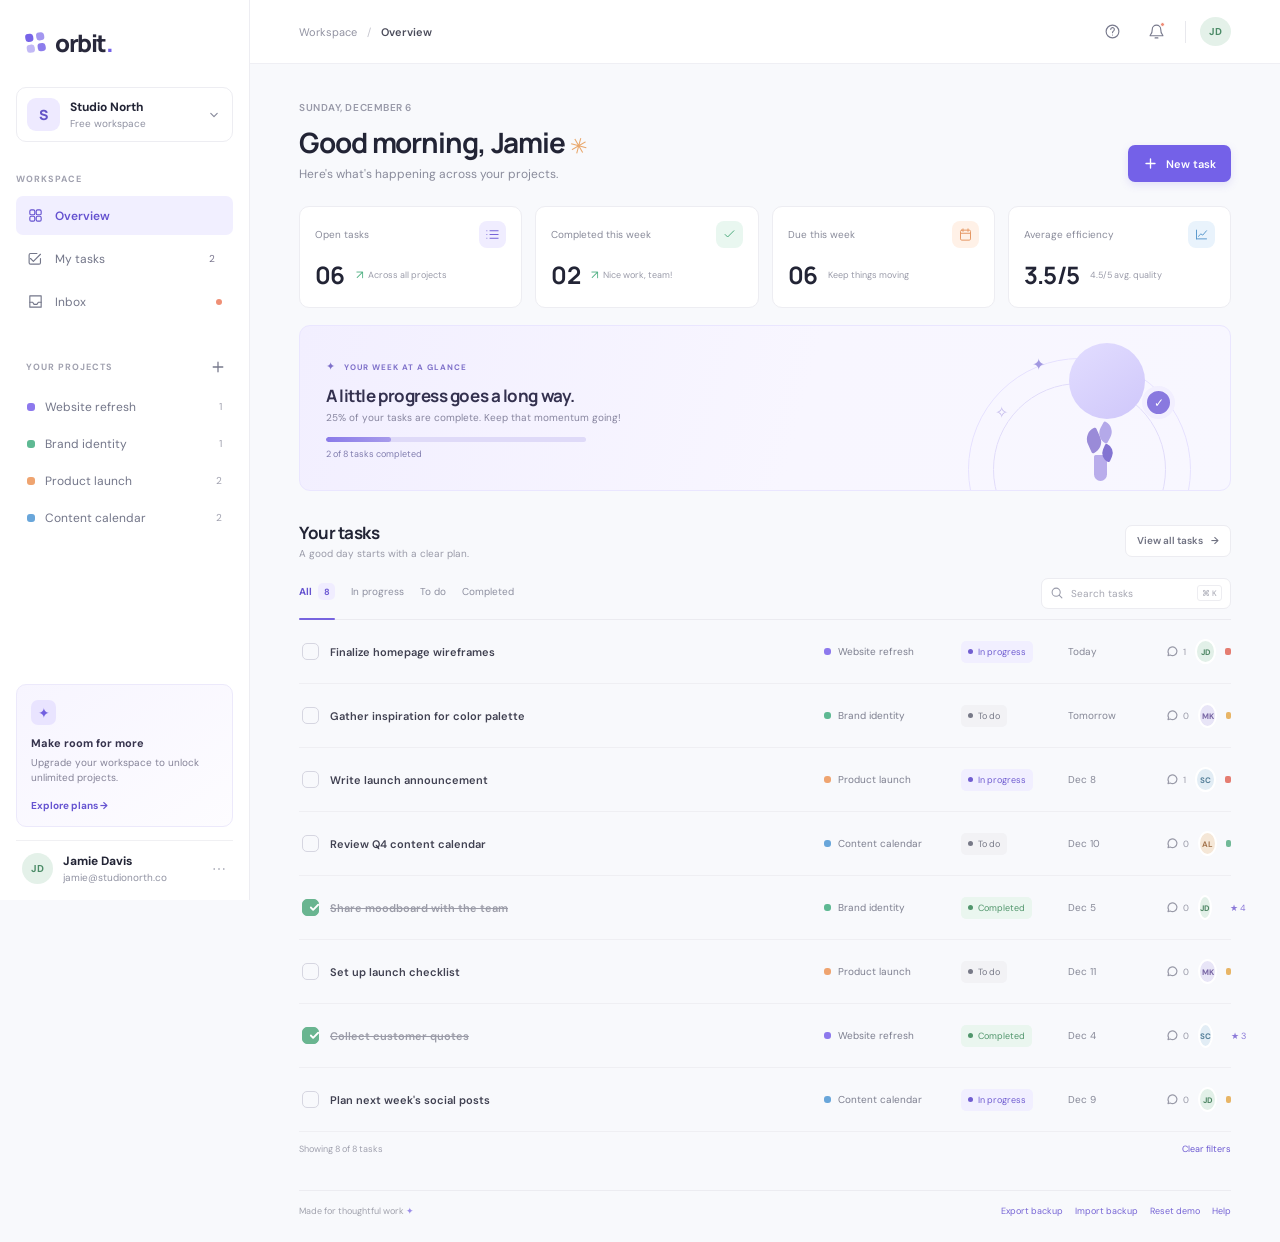
==== index.html @ 41d9fac8 "first commit" ====
<!doctype html>
<html lang="en">
  <head>
    <meta charset="UTF-8">
    <meta name="viewport" content="width=device-width, initial-scale=1">
    <meta name="theme-color" content="#f8f9fc">
    <title>Orbit — project workspace</title>
    <link rel="preconnect" href="https://fonts.googleapis.com">
    <link rel="preconnect" href="https://fonts.gstatic.com" crossorigin>
    <link href="https://fonts.googleapis.com/css2?family=DM+Sans:wght@400;500;600;700&family=Manrope:wght@400;500;600;700;800&display=swap" rel="stylesheet">
    <link rel="stylesheet" href="styles.css">
  </head>
  <body>
    <div class="app-shell">
      <aside class="sidebar" id="sidebar">
        <a class="brand" href="#" aria-label="Orbit home">
          <span class="brand-mark" aria-hidden="true"><span></span><span></span><span></span><span></span></span>
          <span>orbit<span class="brand-period">.</span></span>
        </a>

        <button class="workspace-switcher" type="button">
          <span class="workspace-avatar">S</span>
          <span class="workspace-copy"><strong>Studio North</strong><small>Free workspace</small></span>
          <svg class="switcher-chevron" viewBox="0 0 20 20" aria-hidden="true"><path d="m6 8 4 4 4-4"/></svg>
        </button>

        <div class="sidebar-label">WORKSPACE</div>
        <nav class="main-nav" aria-label="Main navigation">
          <button class="nav-item active" type="button" data-view="overview">
            <svg viewBox="0 0 24 24" aria-hidden="true"><rect x="4" y="4" width="7" height="7" rx="2"/><rect x="13" y="4" width="7" height="7" rx="2"/><rect x="4" y="13" width="7" height="7" rx="2"/><rect x="13" y="13" width="7" height="7" rx="2"/></svg>
            Overview
          </button>
          <button class="nav-item" type="button" data-view="my-tasks">
            <svg viewBox="0 0 24 24" aria-hidden="true"><path d="m5 12 4 4L19 6"/><path d="M19 12v6a2 2 0 0 1-2 2H5a2 2 0 0 1-2-2V7a2 2 0 0 1 2-2h9"/></svg>
            My tasks <span class="nav-count" id="myTaskCount">0</span>
          </button>
          <button class="nav-item" type="button" data-view="inbox">
            <svg viewBox="0 0 24 24" aria-hidden="true"><path d="M4 4h16v16H4z"/><path d="M4 13h4l2 3h4l2-3h4"/></svg>
            Inbox <span class="notification-dot" aria-label="Unread notifications"></span>
          </button>
        </nav>

        <div class="sidebar-section-heading">
          <span class="sidebar-label">YOUR PROJECTS</span>
          <button class="icon-button small-icon" id="addProjectButton" type="button" aria-label="Add project" title="Add project">
            <svg viewBox="0 0 20 20" aria-hidden="true"><path d="M10 4v12M4 10h12"/></svg>
          </button>
        </div>
        <nav class="project-nav" id="projectNav" aria-label="Projects"></nav>

        <div class="sidebar-bottom">
          <div class="upgrade-card">
            <span class="upgrade-icon">✦</span>
            <strong>Make room for more</strong>
            <p>Upgrade your workspace to unlock unlimited projects.</p>
            <button type="button" id="upgradeButton">Explore plans <span aria-hidden="true">→</span></button>
          </div>
          <button class="profile-button" type="button" id="profileButton">
            <span class="avatar avatar-sage">JD</span>
            <span class="profile-copy"><strong>Jamie Davis</strong><small>jamie@studionorth.co</small></span>
            <svg viewBox="0 0 20 20" aria-hidden="true"><circle cx="4" cy="10" r="1"/><circle cx="10" cy="10" r="1"/><circle cx="16" cy="10" r="1"/></svg>
          </button>
        </div>
      </aside>

      <main class="main-content">
        <header class="topbar">
          <button class="icon-button mobile-menu" id="menuButton" type="button" aria-label="Open menu">
            <svg viewBox="0 0 24 24" aria-hidden="true"><path d="M4 7h16M4 12h16M4 17h16"/></svg>
          </button>
          <div class="breadcrumbs"><span>Workspace</span><span class="crumb-divider">/</span><strong id="breadcrumbCurrent">Overview</strong></div>
          <div class="topbar-actions">
            <button class="icon-button topbar-icon" type="button" id="helpButton" aria-label="Help and tutorials" title="Help and tutorials">
              <svg viewBox="0 0 24 24" aria-hidden="true"><circle cx="12" cy="12" r="9"/><path d="M9.6 9a2.5 2.5 0 1 1 4.3 1.7c-1.2 1.1-1.9 1.5-1.9 3"/><path d="M12 17h.01"/></svg>
            </button>
            <button class="icon-button topbar-icon notification-button" type="button" aria-label="Notifications" id="notificationButton">
              <svg viewBox="0 0 24 24" aria-hidden="true"><path d="M18 9a6 6 0 0 0-12 0c0 7-3 7-3 9h18c0-2-3-2-3-9"/><path d="M10 21h4"/></svg><i></i>
            </button>
            <span class="topbar-divider"></span>
            <button class="avatar avatar-sage topbar-avatar" type="button" aria-label="Your profile">JD</button>
          </div>
        </header>

        <div class="page-content">
          <section class="welcome-row">
            <div>
              <div class="eyebrow" id="todayLabel"></div>
              <h1 id="pageTitle">Good morning, Jamie <span class="wave" aria-hidden="true">✳</span></h1>
              <p class="page-subtitle" id="pageSubtitle">Here's what's happening across your projects.</p>
            </div>
            <button class="button button-primary" id="newTaskButton" type="button">
              <svg viewBox="0 0 20 20" aria-hidden="true"><path d="M10 4v12M4 10h12"/></svg>
              New task
            </button>
          </section>

          <section class="stats-grid" aria-label="Workspace summary">
            <article class="stat-card">
              <div class="stat-top"><span>Open tasks</span><span class="stat-icon icon-lavender"><svg viewBox="0 0 24 24" aria-hidden="true"><path d="M8 6h13M8 12h13M8 18h13"/><path d="M3 6h.01M3 12h.01M3 18h.01"/></svg></span></div>
              <div class="stat-bottom"><strong id="openStat">0</strong><span class="stat-caption"><span class="stat-trend">↗</span> Across all projects</span></div>
            </article>
            <article class="stat-card">
              <div class="stat-top"><span>Completed this week</span><span class="stat-icon icon-mint"><svg viewBox="0 0 24 24" aria-hidden="true"><path d="m5 12 4 4L19 6"/></svg></span></div>
              <div class="stat-bottom"><strong id="completedStat">0</strong><span class="stat-caption"><span class="stat-trend">↗</span> Nice work, team!</span></div>
            </article>
            <article class="stat-card">
              <div class="stat-top"><span>Due this week</span><span class="stat-icon icon-peach"><svg viewBox="0 0 24 24" aria-hidden="true"><rect x="4" y="5" width="16" height="16" rx="2"/><path d="M16 3v4M8 3v4M4 10h16"/></svg></span></div>
              <div class="stat-bottom"><strong id="dueStat">0</strong><span class="stat-caption">Keep things moving</span></div>
            </article>
            <article class="stat-card">
              <div class="stat-top"><span>Average efficiency</span><span class="stat-icon icon-blue"><svg viewBox="0 0 24 24" aria-hidden="true"><path d="M4 19V5M4 19h16"/><path d="m7 15 4-4 3 2 6-7"/></svg></span></div>
              <div class="stat-bottom"><strong id="efficiencyStat">—</strong><span class="stat-caption" id="qualityStat">Rate completed tasks</span></div>
            </article>
          </section>

          <section class="focus-card" aria-label="Weekly progress">
            <div class="focus-copy">
              <span class="focus-kicker"><span class="sparkle">✦</span> YOUR WEEK AT A GLANCE</span>
              <h2>A little progress goes a long way.</h2>
              <p id="progressCopy">You’re building great momentum. Keep it up!</p>
              <div class="progress-track"><span id="progressBar"></span></div>
              <span class="progress-caption" id="progressLabel"></span>
            </div>
            <div class="focus-illustration" aria-hidden="true">
              <div class="orbit orbit-one"></div><div class="orbit orbit-two"></div>
              <div class="illustration-sun"></div>
              <div class="illustration-plant"><i></i><i></i><i></i><span></span></div>
              <div class="illustration-check">✓</div>
              <div class="illustration-star star-a">✦</div><div class="illustration-star star-b">✧</div>
            </div>
          </section>

          <section class="task-section">
            <div class="section-heading">
              <div><h2 id="taskSectionTitle">Your tasks</h2><p id="taskSectionDescription">A good day starts with a clear plan.</p></div>
              <button class="button button-quiet" type="button" id="viewAllButton">View all tasks <span aria-hidden="true">→</span></button>
            </div>
            <div class="task-toolbar">
              <div class="filter-tabs" role="tablist" aria-label="Filter tasks">
                <button class="filter-tab selected" type="button" data-filter="all" role="tab" aria-selected="true">All <span id="allCount">0</span></button>
                <button class="filter-tab" type="button" data-filter="in-progress" role="tab" aria-selected="false">In progress</button>
                <button class="filter-tab" type="button" data-filter="todo" role="tab" aria-selected="false">To do</button>
                <button class="filter-tab" type="button" data-filter="done" role="tab" aria-selected="false">Completed</button>
              </div>
              <label class="search-box">
                <svg viewBox="0 0 20 20" aria-hidden="true"><circle cx="8.8" cy="8.8" r="5.8"/><path d="m13 13 4 4"/></svg>
                <input id="taskSearch" type="search" placeholder="Search tasks" aria-label="Search tasks">
                <kbd>⌘ K</kbd>
              </label>
            </div>
            <div class="task-list" id="taskList"></div>
            <div class="list-footer" id="listFooter"></div>
          </section>

          <footer class="page-footer">
            <span>Made for thoughtful work <span aria-hidden="true">✦</span></span>
            <span class="footer-actions"><button type="button" id="exportButton">Export backup</button><button type="button" id="importButton">Import backup</button><button type="button" id="resetButton">Reset demo</button><button type="button" id="footerHelp">Help</button></span>
          </footer>
        </div>
      </main>
    </div>
    <div class="toast" id="toast" role="status" aria-live="polite"></div>
    <dialog class="modal" id="taskModal">
      <form class="modal-card task-form" id="taskForm">
        <div class="modal-heading"><div><span class="modal-kicker" id="taskModalKicker">ADD TO YOUR WORKSPACE</span><h2 id="taskModalTitle">Create a task</h2></div><button class="icon-button modal-close" type="button" data-close aria-label="Close dialog"><svg viewBox="0 0 20 20" aria-hidden="true"><path d="m5 5 10 10M15 5 5 15"/></svg></button></div>
        <label class="field-label" for="taskName">Task name</label>
        <input class="text-input" id="taskName" name="title" placeholder="What needs to get done?" required maxlength="100">
        <label class="field-label" for="taskDescription">Description <span>Optional</span></label>
        <textarea class="text-input text-area" id="taskDescription" name="description" placeholder="Add a few details to help your team..." rows="3" maxlength="500"></textarea>
        <div class="form-row">
          <div><label class="field-label" for="taskProject">Project</label><select class="text-input" id="taskProject" name="project"></select></div>
          <div><label class="field-label" for="taskDueDate">Due date</label><input class="text-input" id="taskDueDate" name="dueDate" type="date"></div>
        </div>
        <div class="form-row">
          <div><label class="field-label" for="taskAssignee">Assignee</label><select class="text-input" id="taskAssignee" name="assignee"><option value="JD">Jamie Davis</option><option value="AL">Alex Lee</option><option value="MK">Morgan Kim</option><option value="SC">Sam Chen</option></select></div>
          <div><label class="field-label" for="taskPriority">Priority</label><select class="text-input" id="taskPriority" name="priority"><option value="medium">Medium</option><option value="high">High</option><option value="low">Low</option></select></div>
        </div>
        <label class="field-label" for="taskEstimate">Estimated time <span>Optional, minutes</span></label>
        <input class="text-input" id="taskEstimate" name="estimatedMinutes" type="number" min="1" max="100000" placeholder="e.g. 60">
        <div class="modal-actions"><button class="button button-quiet" type="button" data-close>Cancel</button><button class="button button-primary" type="submit">Create task</button></div>
      </form>
    </dialog>

    <dialog class="modal detail-modal" id="detailModal">
      <article class="modal-card detail-card">
        <div class="modal-heading"><span class="modal-kicker">TASK DETAILS</span><button class="icon-button modal-close" type="button" data-close aria-label="Close dialog"><svg viewBox="0 0 20 20" aria-hidden="true"><path d="m5 5 10 10M15 5 5 15"/></svg></button></div>
        <div id="detailContent"></div>
      </article>
    </dialog>
    <dialog class="modal" id="projectModal">
      <form class="modal-card task-form" id="projectForm">
        <div class="modal-heading"><div><span class="modal-kicker">ORGANIZE YOUR WORK</span><h2>Create a project</h2></div><button class="icon-button modal-close" type="button" data-close aria-label="Close dialog"><svg viewBox="0 0 20 20" aria-hidden="true"><path d="m5 5 10 10M15 5 5 15"/></svg></button></div>
        <label class="field-label" for="projectName">Project name</label><input class="text-input" id="projectName" name="name" placeholder="e.g. Website refresh" required maxlength="40">
        <label class="field-label" for="projectColor">Project color</label><select class="text-input" id="projectColor" name="color"><option value="violet">Violet</option><option value="green">Green</option><option value="orange">Orange</option><option value="blue">Blue</option><option value="pink">Pink</option></select>
        <div class="modal-actions"><button class="button button-quiet" type="button" data-close>Cancel</button><button class="button button-primary" type="submit">Create project</button></div>
      </form>
    </dialog>
    <dialog class="modal" id="completionModal">
      <form class="modal-card task-form" id="completionForm">
        <div class="modal-heading"><div><span class="modal-kicker">A QUICK RETROSPECTIVE</span><h2>How did it go?</h2></div><button class="icon-button modal-close" type="button" data-close aria-label="Close dialog"><svg viewBox="0 0 20 20" aria-hidden="true"><path d="m5 5 10 10M15 5 5 15"/></svg></button></div>
        <p class="completion-task-name" id="completionTaskName"></p>
        <label class="field-label" for="efficiencyRating">Efficiency <span>How smoothly did the work go?</span></label>
        <select class="text-input" id="efficiencyRating" name="efficiency" required><option value="5">5 — Very efficient</option><option value="4">4 — Smooth</option><option value="3" selected>3 — As expected</option><option value="2">2 — Some friction</option><option value="1">1 — Blocked or inefficient</option></select>
        <label class="field-label" for="qualityRating">Quality <span>How happy are you with the result?</span></label>
        <select class="text-input" id="qualityRating" name="quality" required><option value="5">5 — Excellent</option><option value="4">4 — Strong</option><option value="3" selected>3 — Meets expectations</option><option value="2">2 — Needs improvement</option><option value="1">1 — Not ready</option></select>
        <div class="form-row">
          <div><label class="field-label" for="actualMinutes">Actual time <span>Minutes</span></label><input class="text-input" id="actualMinutes" name="actualMinutes" type="number" min="1" max="100000" placeholder="Optional"></div>
          <div class="estimate-comparison" id="estimateComparison"></div>
        </div>
        <label class="field-label" for="completionNotes">What helped or got in the way? <span>Optional</span></label>
        <textarea class="text-input text-area" id="completionNotes" name="notes" rows="2" maxlength="500" placeholder="A note for next time..."></textarea>
        <div class="completion-hint">Your ratings help you spot patterns and make the next task easier.</div>
        <div class="modal-actions"><button class="button button-quiet" type="button" data-close>Not now</button><button class="button button-primary" type="submit">Save review &amp; complete</button></div>
      </form>
    </dialog>
    <input id="importFile" type="file" accept="application/json,.json" hidden>
    <script src="app.js"></script>
  </body>
</html>
---- styles.css ----
:root {
  color-scheme: light;
  --ink: #222435;
  --muted: #85889a;
  --line: #ececf2;
  --purple: #7461e8;
  --purple-dark: #6350d4;
  --paper: #fff;
  --canvas: #f8f9fc;
  --green: #45a77d;
  font-family: "DM Sans", sans-serif;
  font-synthesis: none;
  text-rendering: optimizeLegibility;
}

* { box-sizing: border-box; }
body { margin: 0; min-width: 320px; background: var(--canvas); color: var(--ink); font-size: 14px; }
button, input, textarea, select { font: inherit; }
button { color: inherit; }
button:focus-visible, input:focus-visible, textarea:focus-visible, select:focus-visible { outline: 3px solid #bdb4ff; outline-offset: 2px; }
.app-shell { min-height: 100vh; }
.sidebar { position: fixed; inset: 0 auto 0 0; z-index: 5; display: flex; flex-direction: column; width: 250px; padding: 26px 16px 14px; border-right: 1px solid #ededf2; background: #fff; }
.brand { display: flex; align-items: center; gap: 10px; padding: 0 10px; color: #28283b; text-decoration: none; font-family: Manrope, sans-serif; font-size: 24px; font-weight: 800; letter-spacing: -1.4px; }
.brand-period { color: var(--purple); }
.brand-mark { display: grid; grid-template-columns: repeat(2, 8px); gap: 3px; transform: rotate(-8deg); }
.brand-mark span { width: 8px; height: 8px; border-radius: 3px; background: #7764e8; }
.brand-mark span:nth-child(2) { opacity: .67; }
.brand-mark span:nth-child(3) { opacity: .45; }
.brand-mark span:nth-child(4) { opacity: .84; }
.workspace-switcher { display: flex; align-items: center; gap: 10px; width: 100%; margin: 28px 0 31px; padding: 10px; border: 1px solid #ededf2; border-radius: 10px; background: #fff; text-align: left; cursor: pointer; }
.workspace-avatar { display: grid; place-items: center; width: 33px; height: 33px; flex: 0 0 33px; border-radius: 9px; background: #eeeaff; color: #6555c7; font-family: Manrope, sans-serif; font-weight: 800; }
.workspace-copy, .profile-copy { display: flex; min-width: 0; flex: 1; flex-direction: column; gap: 2px; }
.workspace-copy strong, .profile-copy strong { font-size: 12px; font-weight: 700; }
.workspace-copy small, .profile-copy small { overflow: hidden; color: #9092a2; font-size: 10px; text-overflow: ellipsis; white-space: nowrap; }
.switcher-chevron, .profile-button > svg { width: 16px; height: 16px; fill: none; stroke: #898b9c; stroke-linecap: round; stroke-linejoin: round; stroke-width: 1.5; }
.sidebar-label { color: #a0a1af; font-size: 9px; font-weight: 700; letter-spacing: 1px; }
.main-nav, .project-nav { display: grid; gap: 4px; }
.main-nav { margin-top: 11px; }
.nav-item, .project-link { display: flex; align-items: center; gap: 11px; width: 100%; min-height: 39px; padding: 0 11px; border: 0; border-radius: 7px; background: transparent; color: #737689; font-size: 12px; text-align: left; cursor: pointer; transition: background .16s, color .16s; }
.nav-item:hover, .project-link:hover { background: #f7f6fd; color: #5042ab; }
.nav-item.active { background: #f1efff; color: #6552d0; font-weight: 600; }
.nav-item svg, .project-link svg { width: 17px; height: 17px; flex: 0 0 17px; fill: none; stroke: currentColor; stroke-linecap: round; stroke-linejoin: round; stroke-width: 1.6; }
.nav-count { display: grid; place-items: center; width: 20px; height: 20px; margin-left: auto; border-radius: 6px; background: #fff; color: #78748d; font-size: 10px; }
.notification-dot { width: 6px; height: 6px; margin-left: auto; border-radius: 50%; background: #ef8f75; }
.sidebar-section-heading { display: flex; align-items: center; justify-content: space-between; margin: 33px 3px 10px 10px; }
.icon-button { display: inline-grid; place-items: center; width: 34px; height: 34px; padding: 0; border: 0; border-radius: 8px; background: transparent; color: #77798c; cursor: pointer; transition: background .15s, color .15s; }
.icon-button:hover { background: #f0eff8; color: #5c4cc7; }
.icon-button svg { width: 19px; height: 19px; fill: none; stroke: currentColor; stroke-linecap: round; stroke-linejoin: round; stroke-width: 1.6; }
.small-icon { width: 25px; height: 25px; }
.small-icon svg { width: 16px; height: 16px; }
.project-nav { gap: 2px; }
.project-link { min-height: 35px; gap: 10px; }
.project-color { width: 8px; height: 8px; flex: 0 0 8px; border-radius: 3px; background: #8d79ed; }
.project-color.green { background: #5eb993; }.project-color.orange { background: #efa470; }.project-color.blue { background: #69a6da; }.project-color.pink { background: #e58bb2; }
.project-link.active { color: #5948c0; font-weight: 600; }
.project-task-count { margin-left: auto; color: #a0a1af; font-size: 10px; }
.sidebar-bottom { margin-top: auto; }
.upgrade-card { padding: 15px 14px 13px; border: 1px solid #ece9fb; border-radius: 10px; background: linear-gradient(145deg, #f7f5ff, #fdfcff); }
.upgrade-icon { display: grid; place-items: center; width: 25px; height: 25px; margin-bottom: 11px; border-radius: 7px; background: #e9e4ff; color: #715fe0; font-size: 14px; }
.upgrade-card strong { display: block; color: #36334d; font-size: 11px; }
.upgrade-card p { margin: 5px 0 10px; color: #858398; font-size: 10px; line-height: 1.5; }
.upgrade-card button { padding: 0; border: 0; background: transparent; color: #6654d1; font-size: 10px; font-weight: 700; cursor: pointer; }
.profile-button { display: flex; align-items: center; gap: 10px; width: 100%; margin-top: 13px; padding: 12px 6px 2px; border: 0; border-top: 1px solid #f0f0f3; background: transparent; text-align: left; cursor: pointer; }
.avatar { display: grid; place-items: center; border: 0; border-radius: 50%; font-weight: 700; }
.avatar-sage { width: 31px; height: 31px; flex: 0 0 31px; background: #e4f1e9; color: #4b8b67; font-size: 10px; }
.profile-button > svg { margin-left: auto; fill: #898b9c; stroke: none; }

.main-content { min-height: 100vh; margin-left: 250px; }
.topbar { position: sticky; top: 0; z-index: 3; display: flex; align-items: center; justify-content: space-between; height: 64px; padding: 0 49px; border-bottom: 1px solid #efeff4; background: rgba(255,255,255,.92); backdrop-filter: blur(12px); }
.breadcrumbs { display: flex; align-items: center; gap: 10px; color: #9293a2; font-size: 11px; }
.breadcrumbs strong { color: #4b4c5b; font-weight: 600; }
.crumb-divider { color: #c5c5ce; }
.topbar-actions { display: flex; align-items: center; gap: 14px; }
.topbar-icon { position: relative; width: 31px; height: 31px; }
.topbar-icon svg { width: 17px; height: 17px; }
.notification-button i { position: absolute; top: 6px; right: 6px; width: 5px; height: 5px; border: 1px solid #fff; border-radius: 50%; background: #ef8e79; }
.topbar-divider { height: 22px; border-left: 1px solid #e8e8ed; }
.topbar-avatar { width: 29px; height: 29px; cursor: pointer; }
.mobile-menu { display: none; }
.page-content { width: min(1030px, 100%); margin: 0 auto; padding: 37px 49px 25px; }
.welcome-row { display: flex; align-items: flex-end; justify-content: space-between; gap: 20px; margin-bottom: 24px; }
.eyebrow { margin-bottom: 9px; color: #9899a8; font-size: 10px; font-weight: 600; letter-spacing: .55px; text-transform: uppercase; }
h1, h2, p { margin-top: 0; }
h1, h2 { font-family: Manrope, sans-serif; }
h1 { margin-bottom: 5px; font-size: clamp(23px, 2.5vw, 28px); font-weight: 700; letter-spacing: -1.1px; }
.wave { display: inline-block; color: #e9a76b; font-family: "DM Sans", sans-serif; font-size: .77em; transform: rotate(15deg); }
.page-subtitle { margin-bottom: 0; color: #898b9b; font-size: 12px; }
.button { display: inline-flex; align-items: center; justify-content: center; gap: 8px; min-height: 37px; padding: 0 14px; border: 1px solid transparent; border-radius: 7px; font-size: 11px; font-weight: 600; cursor: pointer; transition: background .16s, transform .16s, box-shadow .16s; }
.button:active { transform: translateY(1px); }
.button-primary { background: var(--purple); color: #fff; box-shadow: 0 3px 8px #7763e82b; }
.button-primary:hover { background: var(--purple-dark); box-shadow: 0 5px 12px #7763e83b; }
.button-primary svg { width: 15px; height: 15px; fill: none; stroke: currentColor; stroke-linecap: round; stroke-width: 1.8; }
.button-quiet { border-color: #ececf1; background: #fff; color: #6f7181; }
.button-quiet:hover { background: #f8f7fc; color: #5646bc; }
.stats-grid { display: grid; grid-template-columns: repeat(4, 1fr); gap: 13px; }
.stat-card { min-height: 102px; padding: 14px 15px; border: 1px solid #ededf2; border-radius: 10px; background: #fff; }
.stat-top, .stat-bottom { display: flex; align-items: center; justify-content: space-between; }
.stat-top { color: #898b9a; font-size: 10px; }
.stat-icon { display: grid; place-items: center; width: 27px; height: 27px; border-radius: 8px; }
.stat-icon svg { width: 15px; height: 15px; fill: none; stroke: currentColor; stroke-linecap: round; stroke-linejoin: round; stroke-width: 1.6; }
.icon-lavender { background: #f0edff; color: #7664d8; }.icon-mint { background: #e9f7f0; color: #4caa7c; }.icon-peach { background: #fff1e7; color: #e59865; }.icon-blue { background: #e9f3fc; color: #5d9bce; }
.stat-bottom { justify-content: flex-start; gap: 11px; margin-top: 10px; }
.stat-bottom > strong { font-family: Manrope, sans-serif; font-size: 24px; font-weight: 700; letter-spacing: -.7px; }
.stat-caption { display: inline-flex; align-items: center; gap: 4px; color: #9a9ba9; font-size: 9px; }
.stat-trend { color: #53b286; font-size: 12px; }
.member-dots { display: inline-flex; padding-left: 2px; }
.member-dots i { width: 13px; height: 13px; margin-left: -3px; border: 1px solid white; border-radius: 50%; background: #d7c9f1; }
.member-dots i:nth-child(2) { background: #f0ceb9; }.member-dots i:nth-child(3) { background: #bedfcf; }
.focus-card { position: relative; display: flex; min-height: 166px; overflow: hidden; align-items: center; justify-content: space-between; margin-top: 17px; padding: 22px 26px; border: 1px solid #eae6ff; border-radius: 11px; background: linear-gradient(105deg, #f2efff 0%, #f8f6ff 54%, #f8f7ff 100%); }
.focus-copy { position: relative; z-index: 1; width: min(440px, 67%); }
.focus-kicker { color: #7f71ca; font-size: 8px; font-weight: 700; letter-spacing: 1px; }
.sparkle { margin-right: 5px; font-size: 11px; }
.focus-card h2 { margin: 10px 0 4px; color: #34314f; font-size: 17px; font-weight: 700; letter-spacing: -.45px; }
.focus-card p { margin-bottom: 13px; color: #87859f; font-size: 10px; }
.progress-track { width: min(260px, 100%); height: 5px; overflow: hidden; border-radius: 99px; background: #dfdaf8; }
.progress-track span { display: block; width: 0; height: 100%; border-radius: inherit; background: linear-gradient(90deg, #8a7ae9, #a79beb); transition: width .4s ease; }
.progress-caption { display: block; margin-top: 6px; color: #817daf; font-size: 9px; }
.focus-illustration { position: absolute; top: 0; right: 3%; width: 260px; height: 166px; }
.orbit { position: absolute; right: 11px; bottom: -89px; width: 223px; height: 223px; border: 1px solid #e6e1ff; border-radius: 50%; }
.orbit-two { right: 36px; bottom: -64px; width: 173px; height: 173px; border-color: #e1dcfa; }
.illustration-sun { position: absolute; right: 57px; top: 17px; width: 76px; height: 76px; border-radius: 50%; background: linear-gradient(145deg, #e2ddff, #cfc7fa); }
.illustration-plant { position: absolute; right: 83px; bottom: 11px; width: 39px; height: 61px; }
.illustration-plant span { position: absolute; bottom: 0; left: 14px; width: 13px; height: 26px; border-radius: 2px 2px 8px 8px; background: #b9adeb; }
.illustration-plant i { position: absolute; z-index: 1; bottom: 29px; left: 7px; width: 14px; height: 23px; border-radius: 14px 2px 14px 2px; background: #9a8bd8; transform: rotate(-24deg); }
.illustration-plant i:nth-child(2) { bottom: 39px; left: 19px; width: 13px; height: 19px; border-radius: 2px 14px 2px 14px; background: #b4a9e9; transform: rotate(28deg); }
.illustration-plant i:nth-child(3) { bottom: 20px; left: 22px; width: 11px; height: 16px; border-radius: 2px 12px 2px 12px; background: #8374d2; transform: rotate(23deg); }
.illustration-check { position: absolute; top: 60px; right: 27px; display: grid; place-items: center; width: 33px; height: 33px; border: 5px solid #f2efff; border-radius: 50%; background: #8979df; color: white; font-size: 12px; }
.illustration-star { position: absolute; color: #a298e1; }
.star-a { top: 28px; right: 157px; font-size: 16px; }.star-b { top: 76px; right: 194px; color: #c5bced; font-size: 16px; }
.task-section { margin-top: 30px; }
.section-heading { display: flex; align-items: center; justify-content: space-between; margin-bottom: 17px; }
.section-heading h2 { margin-bottom: 3px; font-size: 17px; font-weight: 700; letter-spacing: -.45px; }
.section-heading p { margin-bottom: 0; color: #999aa8; font-size: 10px; }
.section-heading .button { min-height: 32px; padding: 0 11px; font-size: 10px; }
.task-toolbar { display: flex; align-items: center; justify-content: space-between; gap: 15px; padding-bottom: 10px; border-bottom: 1px solid #ebebf0; }
.filter-tabs { display: flex; align-items: center; gap: 16px; }
.filter-tab { position: relative; padding: 6px 0 9px; border: 0; background: transparent; color: #8e90a0; font-size: 10px; cursor: pointer; white-space: nowrap; }
.filter-tab.selected { color: #6654d0; font-weight: 700; }
.filter-tab.selected::after { position: absolute; right: 0; bottom: -11px; left: 0; height: 2px; border-radius: 3px; background: #7764df; content: ""; }
.filter-tab span { display: inline-grid; place-items: center; min-width: 17px; height: 17px; margin-left: 4px; border-radius: 5px; background: #f0edff; color: #6d5ad4; font-size: 9px; }
.search-box { display: flex; align-items: center; gap: 7px; width: 190px; height: 31px; padding: 0 8px; border: 1px solid #ececf1; border-radius: 7px; background: #fff; }
.search-box svg { width: 14px; height: 14px; flex: 0 0 14px; fill: none; stroke: #999baa; stroke-linecap: round; stroke-width: 1.5; }
.search-box input { width: 100%; min-width: 0; padding: 0; border: 0; outline: none; background: transparent; color: var(--ink); font-size: 10px; }
.search-box input::placeholder { color: #a5a6b1; }
.search-box kbd { padding: 2px 4px; border: 1px solid #ededf1; border-radius: 3px; color: #a3a4b0; font-family: inherit; font-size: 8px; white-space: nowrap; }
.task-list { display: grid; }
.task-row { display: grid; grid-template-columns: minmax(190px, 1fr) 125px 95px 86px 65px; align-items: center; gap: 12px; min-height: 64px; border-bottom: 1px solid #efeff3; transition: background .15s; }
.task-row:hover { background: #fff; }
.task-main { display: flex; min-width: 0; align-items: center; gap: 11px; padding-left: 3px; cursor: pointer; }
.task-check { display: grid; place-items: center; width: 17px; height: 17px; flex: 0 0 17px; border: 1.5px solid #d6d6e1; border-radius: 5px; background: transparent; color: #fff; cursor: pointer; }
.task-check:hover { border-color: #8270df; }
.task-check.completed { border-color: #69b590; background: #69b590; }
.task-check svg { width: 11px; height: 11px; fill: none; stroke: currentColor; stroke-linecap: round; stroke-linejoin: round; stroke-width: 2; }
.task-title-wrap { min-width: 0; }
.task-title { display: block; overflow: hidden; color: #404151; font-size: 11px; font-weight: 600; text-overflow: ellipsis; white-space: nowrap; }
.task-title.is-done { color: #9b9ca8; text-decoration: line-through; }
.task-project-mobile { display: none; margin-top: 3px; color: #a2a3af; font-size: 9px; }
.task-project { display: flex; align-items: center; gap: 7px; overflow: hidden; color: #7d7f8f; font-size: 10px; text-overflow: ellipsis; white-space: nowrap; }
.task-project .project-color { width: 7px; height: 7px; flex-basis: 7px; }
.status-pill { display: inline-flex; align-items: center; gap: 5px; width: fit-content; padding: 5px 7px; border-radius: 5px; font-size: 9px; white-space: nowrap; }
.status-pill::before { width: 5px; height: 5px; border-radius: 50%; background: currentColor; content: ""; }
.status-todo { background: #f2f2f5; color: #777987; }.status-in-progress { background: #f1efff; color: #715ed1; }.status-done { background: #eaf6ef; color: #51966c; }
.task-due { color: #858796; font-size: 10px; white-space: nowrap; }
.task-due.overdue { color: #d37968; }
.task-meta { display: flex; align-items: center; gap: 9px; }
.task-rating { color: #8b79d8; font-size: 9px; white-space: nowrap; }
.task-comments { display: inline-flex; align-items: center; gap: 4px; color: #999aa8; font-size: 9px; }
.task-comments svg { width: 13px; height: 13px; fill: none; stroke: currentColor; stroke-linecap: round; stroke-linejoin: round; stroke-width: 1.5; }
.assignee { display: grid; place-items: center; width: 25px; height: 25px; border: 2px solid #fff; border-radius: 50%; font-size: 8px; font-weight: 700; }
.assignee-JD { background: #e2f0e8; color: #4e8664; }.assignee-AL { background: #f5e7d7; color: #a5764f; }.assignee-MK { background: #e8e5f7; color: #7866a4; }.assignee-SC { background: #e2edf5; color: #57809a; }
.priority-dot { width: 7px; height: 7px; border-radius: 2px; background: #aaa; }
.priority-dot.high { background: #e57d71; }.priority-dot.medium { background: #e8b566; }.priority-dot.low { background: #71b997; }
.task-empty { padding: 33px 10px; color: #9697a5; font-size: 11px; text-align: center; }
.task-empty strong { display: block; margin-bottom: 5px; color: #565767; font-family: Manrope, sans-serif; font-size: 13px; }
.list-footer { display: flex; justify-content: space-between; padding-top: 11px; color: #a0a1ae; font-size: 9px; }
.list-footer button { padding: 0; border: 0; background: transparent; color: #6b58d1; font-size: inherit; cursor: pointer; }
.page-footer { display: flex; justify-content: space-between; margin-top: 35px; padding-top: 14px; border-top: 1px solid #ececf1; color: #a1a2ad; font-size: 9px; }
.page-footer > span:first-child span { color: #9c8ee9; }
.footer-actions { display: flex; flex-wrap: wrap; gap: 12px; }
.page-footer button { padding: 0; border: 0; background: transparent; color: #7664d5; font-size: inherit; cursor: pointer; }
.page-footer button:hover { text-decoration: underline; }

.modal { width: min(480px, calc(100% - 30px)); max-height: min(88vh, 760px); padding: 0; overflow: auto; border: 1px solid #ecebf2; border-radius: 14px; background: #fff; color: var(--ink); box-shadow: 0 24px 70px #29234630; }
.modal::backdrop { background: #25233a55; backdrop-filter: blur(3px); }
.modal-card { padding: 23px; }
.modal-heading { display: flex; align-items: flex-start; justify-content: space-between; margin-bottom: 21px; }
.modal-kicker { color: #8878db; font-size: 8px; font-weight: 700; letter-spacing: 1px; }
.modal-heading h2 { margin: 5px 0 0; font-size: 19px; letter-spacing: -.5px; }
.modal-close { width: 29px; height: 29px; border: 1px solid #eeeef2; }
.modal-close svg { width: 15px; height: 15px; }
.field-label { display: block; margin: 14px 0 7px; color: #555666; font-size: 10px; font-weight: 600; }
.field-label span { margin-left: 4px; color: #a0a1ad; font-weight: 400; }
.text-input { width: 100%; min-height: 39px; padding: 10px 11px; border: 1px solid #e8e8ef; border-radius: 7px; background: #fff; color: #393a4b; font-size: 11px; }
.text-input::placeholder { color: #adaeb9; }
.text-area { min-height: 75px; resize: vertical; line-height: 1.5; }
.form-row { display: grid; grid-template-columns: 1fr 1fr; gap: 12px; }
.form-row > div { min-width: 0; }
.modal-actions { display: flex; justify-content: flex-end; gap: 8px; margin-top: 22px; padding-top: 15px; border-top: 1px solid #f0f0f3; }
.detail-modal { width: min(570px, calc(100% - 30px)); }
.detail-card { padding: 21px 23px; }
.detail-card .modal-heading { align-items: center; margin-bottom: 14px; }
.detail-title-row { display: flex; align-items: flex-start; justify-content: space-between; gap: 12px; }
.detail-title { margin: 0 0 9px; font-family: Manrope, sans-serif; font-size: 21px; letter-spacing: -.5px; }
.detail-actions, .review-card-heading { display: flex; align-items: center; gap: 10px; }
.text-action { padding: 2px 0; border: 0; background: transparent; color: #6d5bd0; font-size: 10px; font-weight: 600; cursor: pointer; white-space: nowrap; }
.text-action:hover { color: #4f3eb2; text-decoration: underline; }
.danger-action { color: #c6756d; }
.detail-description { margin: 0 0 18px; color: #7f8090; font-size: 11px; line-height: 1.6; white-space: pre-wrap; }
.detail-properties { display: grid; grid-template-columns: 1fr 1fr; gap: 13px; padding: 14px 0; border-top: 1px solid #efeff3; border-bottom: 1px solid #efeff3; }
.detail-property { display: grid; gap: 7px; }
.detail-property-label { color: #9b9ca9; font-size: 9px; }
.detail-property-value { display: flex; align-items: center; gap: 7px; color: #575869; font-size: 10px; }
.detail-property-value select { max-width: 160px; padding: 5px 6px; border: 1px solid #ededf2; border-radius: 5px; color: #5d5e6c; font-size: 10px; }
.estimate-line { margin: 11px 0 0; color: #888998; font-size: 9px; }
.estimate-line strong { color: #656677; }
.review-card { margin-top: 14px; padding: 12px; border: 1px solid #eeebfa; border-radius: 8px; background: #faf9ff; }
.review-card-heading { justify-content: space-between; }
.review-card h3 { margin: 0; color: #4d4b62; font-family: Manrope, sans-serif; font-size: 10px; }
.review-card > p { margin: 9px 0 0; color: #868598; font-size: 9px; line-height: 1.5; }
.review-metrics { display: flex; flex-wrap: wrap; gap: 8px 14px; margin-top: 10px; color: #88889a; font-size: 9px; }
.review-metrics strong { color: #6655c7; }
.comments-section { margin-top: 18px; }
.comments-heading { display: flex; align-items: center; gap: 7px; margin-bottom: 13px; font-family: Manrope, sans-serif; font-size: 12px; }
.comments-heading span { color: #9a9ba9; font-family: "DM Sans", sans-serif; font-size: 10px; font-weight: 400; }
.comment-list { display: grid; gap: 14px; max-height: 210px; overflow-y: auto; }
.comment { display: flex; align-items: flex-start; gap: 9px; }
.comment .assignee { width: 26px; height: 26px; flex: 0 0 26px; }
.comment-body { min-width: 0; flex: 1; }
.comment-byline { display: flex; align-items: baseline; gap: 7px; }
.comment-byline strong { color: #505162; font-size: 10px; }
.comment-byline time { color: #a3a4b0; font-size: 8px; }
.comment-text { margin: 4px 0 0; color: #7d7e8d; font-size: 10px; line-height: 1.5; white-space: pre-wrap; overflow-wrap: anywhere; }
.comment-empty { padding: 4px 0 10px; color: #9a9ba9; font-size: 10px; }
.comment-form { display: flex; align-items: flex-end; gap: 9px; margin-top: 16px; padding-top: 14px; border-top: 1px solid #efeff3; }
.comment-form .avatar { flex: 0 0 27px; }
.comment-input { min-height: 38px; max-height: 100px; flex: 1; resize: vertical; }
.comment-submit { min-width: 59px; min-height: 35px; padding: 0 10px; }
.completion-task-name { margin: -9px 0 15px; color: #555669; font-family: Manrope, sans-serif; font-size: 12px; font-weight: 700; }
.estimate-comparison { display: flex; align-items: flex-end; padding-bottom: 12px; color: #88889a; font-size: 9px; }
.completion-hint { margin-top: 11px; color: #9999a7; font-size: 9px; line-height: 1.45; }
.toast { position: fixed; right: 25px; bottom: 23px; z-index: 10; max-width: calc(100% - 35px); padding: 11px 16px; border: 1px solid #e9e6f5; border-radius: 8px; background: #fff; color: #555466; font-size: 11px; box-shadow: 0 9px 30px #3029551c; opacity: 0; pointer-events: none; transform: translateY(8px); transition: opacity .2s, transform .2s; }
.toast.visible { opacity: 1; transform: translateY(0); }

@media (min-width: 1500px) {
  .page-content { padding-top: 48px; }
  .focus-card { min-height: 180px; }
  .focus-illustration { height: 180px; }
}
@media (max-width: 1180px) {
  .sidebar { width: 220px; }
  .main-content { margin-left: 220px; }
  .topbar { padding: 0 32px; }
  .page-content { padding-right: 32px; padding-left: 32px; }
  .task-row { grid-template-columns: minmax(160px, 1fr) 105px 86px 72px 50px; gap: 8px; }
}
@media (max-width: 960px) {
  .sidebar { width: 205px; padding-right: 12px; padding-left: 12px; }
  .main-content { margin-left: 205px; }
  .topbar { padding: 0 24px; }
  .page-content { padding: 30px 24px 22px; }
  .stats-grid { grid-template-columns: repeat(2, 1fr); }
  .task-row { grid-template-columns: minmax(150px, 1fr) 90px 78px 42px; }
  .task-meta { gap: 6px; }
  .task-meta .assignee { display: none; }
  .task-project { font-size: 9px; }
}
@media (max-width: 700px) {
  .sidebar { width: 255px; transform: translateX(-100%); transition: transform .22s ease; box-shadow: 12px 0 30px #27213e12; }
  .sidebar.open { transform: translateX(0); }
  .main-content { margin-left: 0; }
  .topbar { height: 58px; padding: 0 17px; }
  .mobile-menu { display: inline-grid; width: 30px; height: 30px; margin-right: 10px; }
  .topbar { justify-content: flex-start; }
  .breadcrumbs { flex: 1; }
  .topbar-actions { gap: 7px; }
  .topbar-actions .topbar-icon:first-child, .topbar-divider { display: none; }
  .page-content { padding: 27px 18px 20px; }
  .welcome-row { align-items: flex-start; }
  .welcome-row .button { flex: 0 0 auto; margin-top: 13px; padding: 0 10px; }
  .stats-grid { gap: 9px; }
  .stat-card { min-height: 93px; padding: 11px; }
  .stat-top { font-size: 9px; }
  .stat-bottom { flex-wrap: wrap; gap: 4px 8px; margin-top: 7px; }
  .stat-bottom > strong { font-size: 21px; }
  .stat-caption { font-size: 8px; }
  .focus-card { min-height: 160px; padding: 18px; }
  .focus-copy { width: 76%; }
  .focus-card h2 { max-width: 230px; font-size: 15px; }
  .focus-card p { max-width: 220px; font-size: 9px; line-height: 1.45; }
  .focus-illustration { right: -65px; opacity: .7; }
  .task-section { margin-top: 25px; }
  .section-heading h2 { font-size: 16px; }
  .section-heading .button { padding: 0 8px; }
  .task-toolbar { align-items: flex-start; flex-direction: column-reverse; gap: 9px; padding-bottom: 8px; }
  .search-box { width: 100%; }
  .filter-tabs { width: 100%; justify-content: space-between; gap: 7px; }
  .task-row { grid-template-columns: minmax(0, 1fr) 70px 55px; min-height: 61px; gap: 7px; }
  .task-project { display: none; }
  .task-project-mobile { display: block; }
  .task-main { gap: 8px; }
  .task-title { font-size: 10px; }
  .status-pill { padding: 4px 5px; font-size: 8px; }
  .task-due { font-size: 9px; }
  .task-meta { justify-content: flex-end; }
  .task-meta .assignee { display: grid; }
  .task-meta .priority-dot, .task-comments { display: none; }
  .page-footer { align-items: flex-start; flex-direction: column; gap: 9px; font-size: 8px; }
  .footer-actions { gap: 12px; }
}
@media (max-width: 390px) {
  .page-content { padding-right: 13px; padding-left: 13px; }
  .welcome-row { gap: 8px; }
  h1 { font-size: 21px; }
  .welcome-row .button { min-height: 34px; font-size: 10px; }
  .filter-tabs { gap: 3px; }
  .filter-tab { font-size: 9px; }
  .task-row { grid-template-columns: minmax(0, 1fr) 64px 25px; }
  .task-meta { display: none; }
  .page-footer > span:last-child { text-align: left; }
}
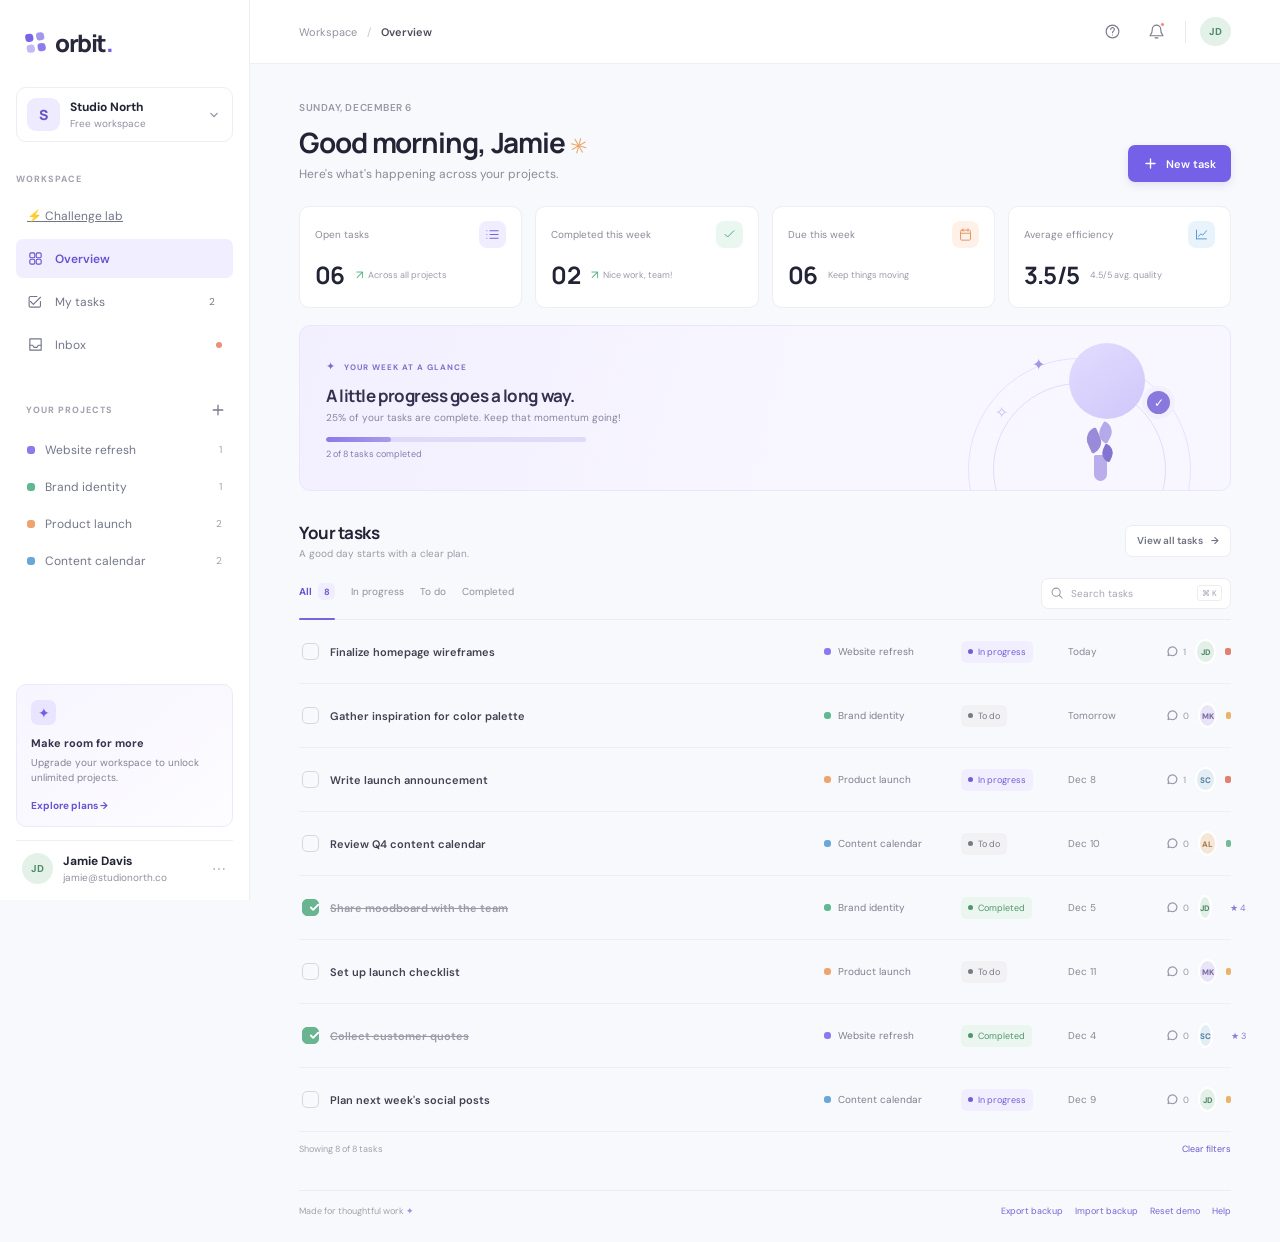
==== commit 15113c75: "Add challenge lab and incident exercises with tests - Updated .gitignore to include workflow files. " ====
--- a/index.html
+++ b/index.html
@@ -26,6 +26,7 @@
 
         <div class="sidebar-label">WORKSPACE</div>
         <nav class="main-nav" aria-label="Main navigation">
+          <a class="nav-item" href="lab.html">&#9889; Challenge lab</a>
           <button class="nav-item active" type="button" data-view="overview">
             <svg viewBox="0 0 24 24" aria-hidden="true"><rect x="4" y="4" width="7" height="7" rx="2"/><rect x="13" y="4" width="7" height="7" rx="2"/><rect x="4" y="13" width="7" height="7" rx="2"/><rect x="13" y="13" width="7" height="7" rx="2"/></svg>
             Overview
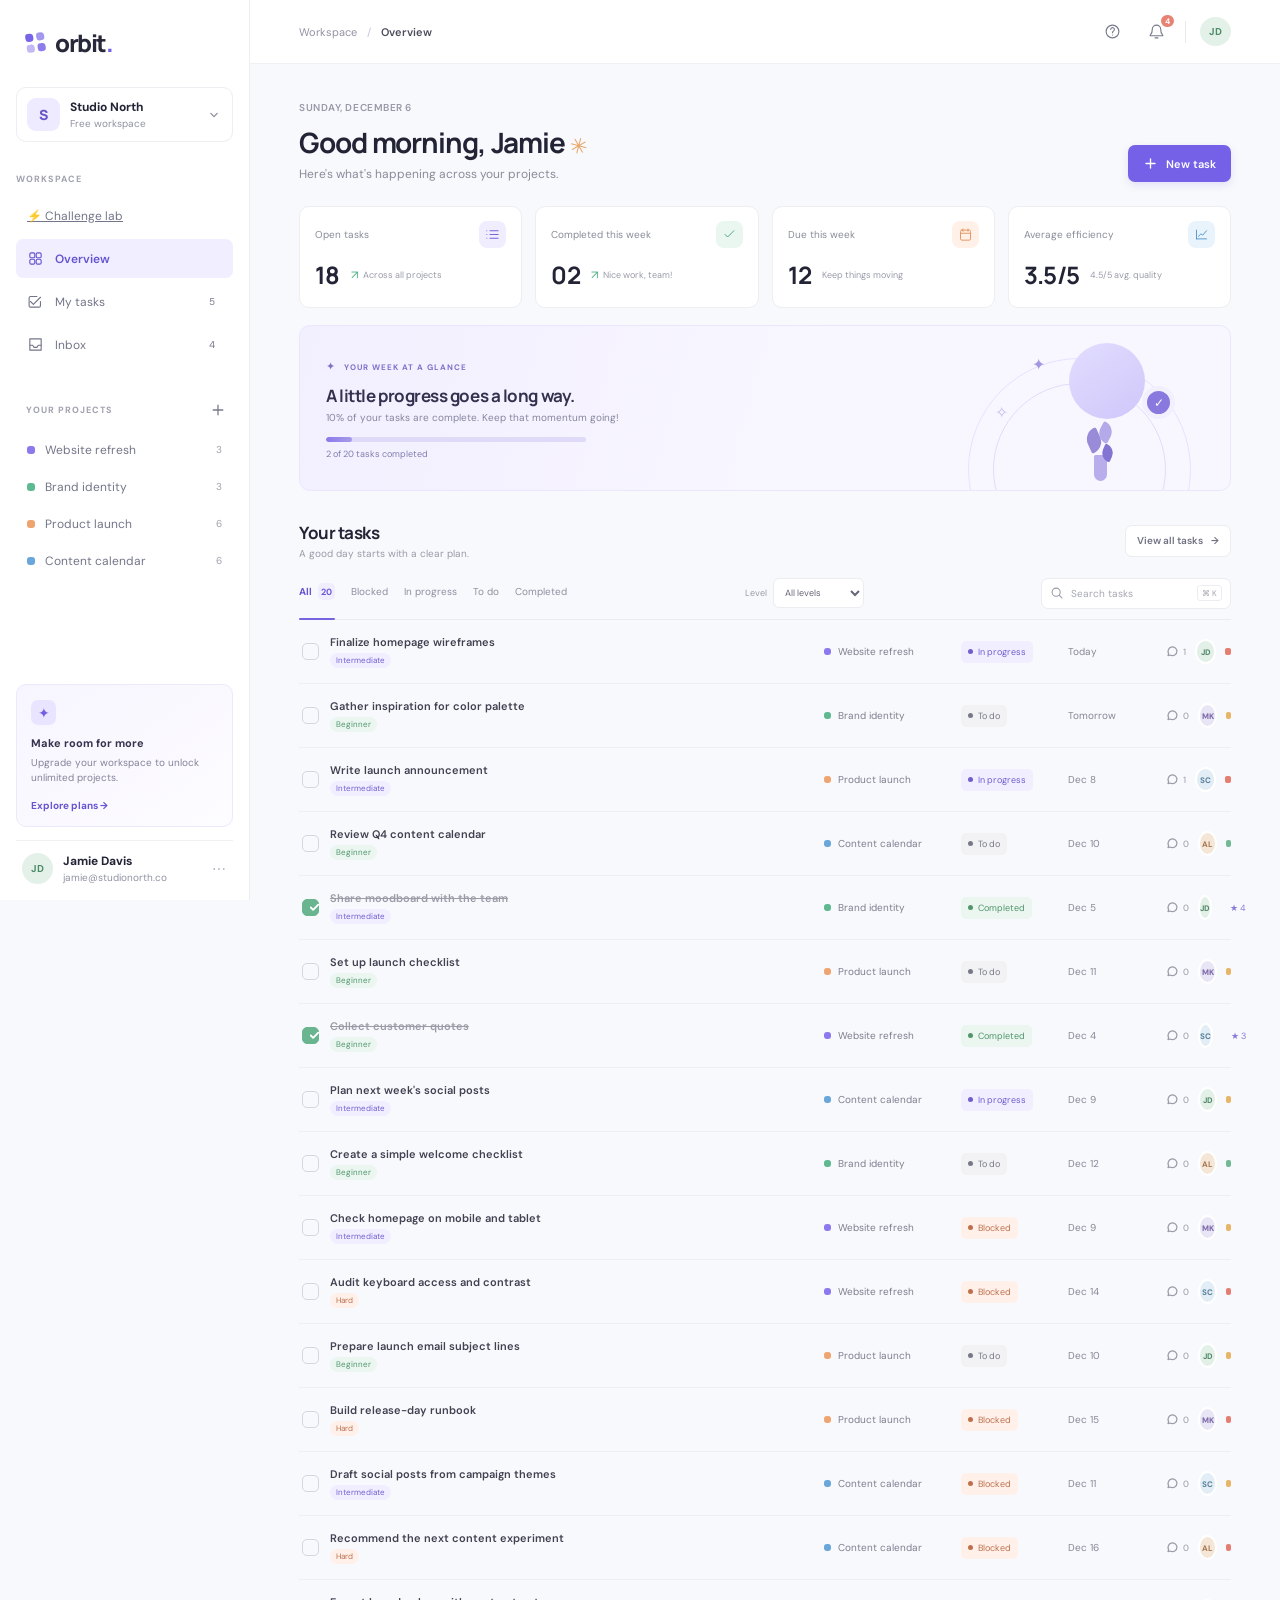
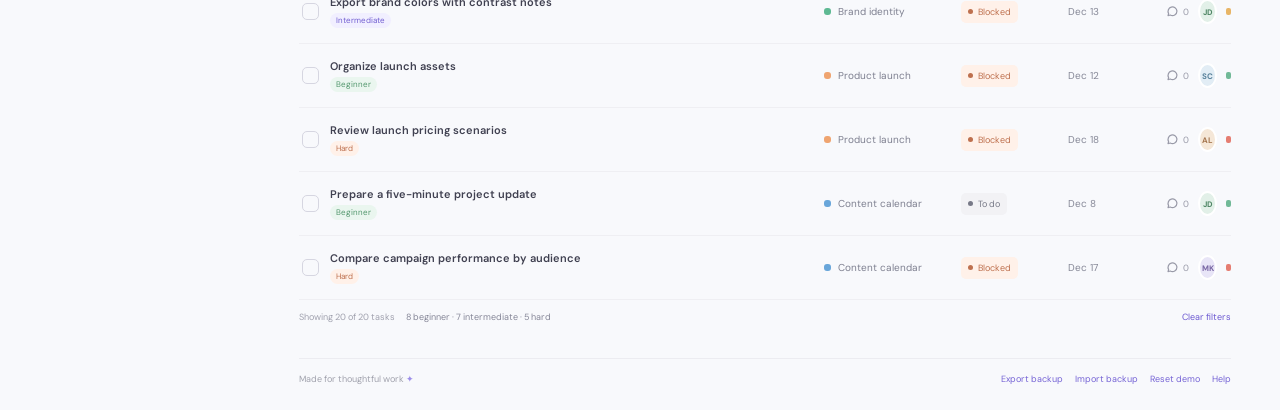
==== commit f7c8f1cc: "Refactor UI elements and improve task management features - Updated inbox button to display unread c" ====
--- a/index.html
+++ b/index.html
@@ -37,7 +37,7 @@
           </button>
           <button class="nav-item" type="button" data-view="inbox">
             <svg viewBox="0 0 24 24" aria-hidden="true"><path d="M4 4h16v16H4z"/><path d="M4 13h4l2 3h4l2-3h4"/></svg>
-            Inbox <span class="notification-dot" aria-label="Unread notifications"></span>
+            Inbox <span class="nav-count" id="inboxUnreadCount" hidden>0</span>
           </button>
         </nav>
 
@@ -74,8 +74,8 @@
             <button class="icon-button topbar-icon" type="button" id="helpButton" aria-label="Help and tutorials" title="Help and tutorials">
               <svg viewBox="0 0 24 24" aria-hidden="true"><circle cx="12" cy="12" r="9"/><path d="M9.6 9a2.5 2.5 0 1 1 4.3 1.7c-1.2 1.1-1.9 1.5-1.9 3"/><path d="M12 17h.01"/></svg>
             </button>
-            <button class="icon-button topbar-icon notification-button" type="button" aria-label="Notifications" id="notificationButton">
-              <svg viewBox="0 0 24 24" aria-hidden="true"><path d="M18 9a6 6 0 0 0-12 0c0 7-3 7-3 9h18c0-2-3-2-3-9"/><path d="M10 21h4"/></svg><i></i>
+            <button class="icon-button topbar-icon notification-button" type="button" aria-label="Open inbox" id="notificationButton" title="Open inbox">
+              <svg viewBox="0 0 24 24" aria-hidden="true"><path d="M18 9a6 6 0 0 0-12 0c0 7-3 7-3 9h18c0-2-3-2-3-9"/><path d="M10 21h4"/></svg><span class="notification-count" id="notificationCount" hidden>0</span>
             </button>
             <span class="topbar-divider"></span>
             <button class="avatar avatar-sage topbar-avatar" type="button" aria-label="Your profile">JD</button>
@@ -95,7 +95,7 @@
             </button>
           </section>
 
-          <section class="stats-grid" aria-label="Workspace summary">
+          <section class="stats-grid" id="workspaceSummary" aria-label="Workspace summary">
             <article class="stat-card">
               <div class="stat-top"><span>Open tasks</span><span class="stat-icon icon-lavender"><svg viewBox="0 0 24 24" aria-hidden="true"><path d="M8 6h13M8 12h13M8 18h13"/><path d="M3 6h.01M3 12h.01M3 18h.01"/></svg></span></div>
               <div class="stat-bottom"><strong id="openStat">0</strong><span class="stat-caption"><span class="stat-trend">↗</span> Across all projects</span></div>
@@ -114,7 +114,7 @@
             </article>
           </section>
 
-          <section class="focus-card" aria-label="Weekly progress">
+          <section class="focus-card" id="weeklyProgress" aria-label="Weekly progress">
             <div class="focus-copy">
               <span class="focus-kicker"><span class="sparkle">✦</span> YOUR WEEK AT A GLANCE</span>
               <h2>A little progress goes a long way.</h2>
@@ -136,18 +136,34 @@
               <div><h2 id="taskSectionTitle">Your tasks</h2><p id="taskSectionDescription">A good day starts with a clear plan.</p></div>
               <button class="button button-quiet" type="button" id="viewAllButton">View all tasks <span aria-hidden="true">→</span></button>
             </div>
-            <div class="task-toolbar">
+            <div class="task-toolbar" id="taskToolbar">
               <div class="filter-tabs" role="tablist" aria-label="Filter tasks">
                 <button class="filter-tab selected" type="button" data-filter="all" role="tab" aria-selected="true">All <span id="allCount">0</span></button>
+                <button class="filter-tab" type="button" data-filter="blocked" role="tab" aria-selected="false">Blocked</button>
                 <button class="filter-tab" type="button" data-filter="in-progress" role="tab" aria-selected="false">In progress</button>
                 <button class="filter-tab" type="button" data-filter="todo" role="tab" aria-selected="false">To do</button>
                 <button class="filter-tab" type="button" data-filter="done" role="tab" aria-selected="false">Completed</button>
               </div>
+              <label class="difficulty-filter-label" for="difficultyFilter">Level
+                <select id="difficultyFilter" class="difficulty-filter" aria-label="Filter tasks by difficulty">
+                  <option value="all">All levels</option>
+                  <option value="beginner">Beginner</option>
+                  <option value="intermediate">Intermediate</option>
+                  <option value="hard">Hard</option>
+                </select>
+              </label>
               <label class="search-box">
                 <svg viewBox="0 0 20 20" aria-hidden="true"><circle cx="8.8" cy="8.8" r="5.8"/><path d="m13 13 4 4"/></svg>
                 <input id="taskSearch" type="search" placeholder="Search tasks" aria-label="Search tasks">
                 <kbd>⌘ K</kbd>
               </label>
+            </div>
+            <div class="inbox-toolbar" id="inboxToolbar" hidden>
+              <div class="inbox-filters" role="group" aria-label="Filter inbox updates">
+                <button class="inbox-filter selected" type="button" data-inbox-filter="all" aria-pressed="true">All updates</button>
+                <button class="inbox-filter" type="button" data-inbox-filter="unread" aria-pressed="false">Unread <span id="inboxUnreadLabel">0 unread</span></button>
+              </div>
+              <button class="text-action" type="button" id="markAllReadButton">Mark all as read</button>
             </div>
             <div class="task-list" id="taskList"></div>
             <div class="list-footer" id="listFooter"></div>
@@ -176,8 +192,18 @@
           <div><label class="field-label" for="taskAssignee">Assignee</label><select class="text-input" id="taskAssignee" name="assignee"><option value="JD">Jamie Davis</option><option value="AL">Alex Lee</option><option value="MK">Morgan Kim</option><option value="SC">Sam Chen</option></select></div>
           <div><label class="field-label" for="taskPriority">Priority</label><select class="text-input" id="taskPriority" name="priority"><option value="medium">Medium</option><option value="high">High</option><option value="low">Low</option></select></div>
         </div>
+        <label class="field-label" for="taskDifficulty">Difficulty</label>
+        <select class="text-input" id="taskDifficulty" name="difficulty" aria-describedby="difficultyHelp">
+          <option value="beginner">Beginner — clear, focused work</option>
+          <option value="intermediate" selected>Intermediate — several steps or collaborators</option>
+          <option value="hard">Hard — analysis, risk, or cross-team decisions</option>
+        </select>
+        <p class="field-help" id="difficultyHelp">Choose the level of planning and problem-solving, not the task’s priority.</p>
         <label class="field-label" for="taskEstimate">Estimated time <span>Optional, minutes</span></label>
         <input class="text-input" id="taskEstimate" name="estimatedMinutes" type="number" min="1" max="100000" placeholder="e.g. 60">
+        <label class="field-label" for="taskDependencies">Prerequisites <span>Optional, select all that must finish first</span></label>
+        <select class="text-input dependency-select" id="taskDependencies" name="dependencies" multiple size="4" aria-describedby="dependencyHelp"></select>
+        <p class="field-help" id="dependencyHelp">Tasks stay blocked until every prerequisite is complete. Dependency cycles are not allowed.</p>
         <div class="modal-actions"><button class="button button-quiet" type="button" data-close>Cancel</button><button class="button button-primary" type="submit">Create task</button></div>
       </form>
     </dialog>
--- a/styles.css
+++ b/styles.css
@@ -41,7 +41,7 @@
 .nav-item.active { background: #f1efff; color: #6552d0; font-weight: 600; }
 .nav-item svg, .project-link svg { width: 17px; height: 17px; flex: 0 0 17px; fill: none; stroke: currentColor; stroke-linecap: round; stroke-linejoin: round; stroke-width: 1.6; }
 .nav-count { display: grid; place-items: center; width: 20px; height: 20px; margin-left: auto; border-radius: 6px; background: #fff; color: #78748d; font-size: 10px; }
-.notification-dot { width: 6px; height: 6px; margin-left: auto; border-radius: 50%; background: #ef8f75; }
+.nav-count[hidden], .notification-count[hidden] { display: none; }
 .sidebar-section-heading { display: flex; align-items: center; justify-content: space-between; margin: 33px 3px 10px 10px; }
 .icon-button { display: inline-grid; place-items: center; width: 34px; height: 34px; padding: 0; border: 0; border-radius: 8px; background: transparent; color: #77798c; cursor: pointer; transition: background .15s, color .15s; }
 .icon-button:hover { background: #f0eff8; color: #5c4cc7; }
@@ -72,8 +72,8 @@
 .crumb-divider { color: #c5c5ce; }
 .topbar-actions { display: flex; align-items: center; gap: 14px; }
 .topbar-icon { position: relative; width: 31px; height: 31px; }
+.notification-count { position: absolute; top: -3px; right: -5px; display: grid; min-width: 16px; height: 16px; place-items: center; padding: 0 4px; border: 2px solid #fff; border-radius: 99px; background: #e78372; color: #fff; font-size: 8px; font-weight: 700; }
 .topbar-icon svg { width: 17px; height: 17px; }
-.notification-button i { position: absolute; top: 6px; right: 6px; width: 5px; height: 5px; border: 1px solid #fff; border-radius: 50%; background: #ef8e79; }
 .topbar-divider { height: 22px; border-left: 1px solid #e8e8ed; }
 .topbar-avatar { width: 29px; height: 29px; cursor: pointer; }
 .mobile-menu { display: none; }
@@ -138,12 +138,37 @@
 .filter-tab.selected { color: #6654d0; font-weight: 700; }
 .filter-tab.selected::after { position: absolute; right: 0; bottom: -11px; left: 0; height: 2px; border-radius: 3px; background: #7764df; content: ""; }
 .filter-tab span { display: inline-grid; place-items: center; min-width: 17px; height: 17px; margin-left: 4px; border-radius: 5px; background: #f0edff; color: #6d5ad4; font-size: 9px; }
+.difficulty-filter-label { display: flex; align-items: center; gap: 6px; color: #999aa8; font-size: 9px; white-space: nowrap; }
+.difficulty-filter { min-height: 30px; padding: 0 7px; border: 1px solid #ececf1; border-radius: 6px; background: #fff; color: #666778; font-size: 9px; }
 .search-box { display: flex; align-items: center; gap: 7px; width: 190px; height: 31px; padding: 0 8px; border: 1px solid #ececf1; border-radius: 7px; background: #fff; }
 .search-box svg { width: 14px; height: 14px; flex: 0 0 14px; fill: none; stroke: #999baa; stroke-linecap: round; stroke-width: 1.5; }
 .search-box input { width: 100%; min-width: 0; padding: 0; border: 0; outline: none; background: transparent; color: var(--ink); font-size: 10px; }
 .search-box input::placeholder { color: #a5a6b1; }
 .search-box kbd { padding: 2px 4px; border: 1px solid #ededf1; border-radius: 3px; color: #a3a4b0; font-family: inherit; font-size: 8px; white-space: nowrap; }
 .task-list { display: grid; }
+.activity-item { display: flex; align-items: flex-start; gap: 12px; width: 100%; padding: 17px 4px; border: 0; border-bottom: 1px solid #efeff3; background: transparent; text-align: left; cursor: pointer; }
+.activity-item:hover { background: #fff; }
+.activity-item.is-unread { background: #fbfaff; }
+.activity-item.is-unread:hover { background: #f7f5ff; }
+.activity-icon { display: grid; place-items: center; width: 29px; height: 29px; flex: 0 0 29px; border-radius: 9px; font-size: 13px; font-weight: 700; }
+.activity-icon svg { width: 15px; height: 15px; fill: none; stroke: currentColor; stroke-linecap: round; stroke-linejoin: round; stroke-width: 1.4; }
+.activity-icon-comment { background: #f0edff; color: #7664d8; }
+.activity-icon-completed { background: #e9f7f0; color: #4caa7c; }
+.activity-copy { display: grid; min-width: 0; flex: 1; gap: 5px; }
+.activity-summary { color: #737485; font-size: 11px; line-height: 1.5; }
+.activity-summary strong { color: #414253; font-weight: 600; }
+.activity-excerpt { overflow: hidden; color: #898b9a; font-size: 10px; text-overflow: ellipsis; white-space: nowrap; }
+.activity-project { color: #a0a1ae; font-size: 9px; }
+.activity-time { flex: 0 0 auto; padding-top: 2px; color: #999aa8; font-size: 9px; }
+.activity-unread-dot { width: 7px; height: 7px; flex: 0 0 7px; margin-top: 5px; border-radius: 50%; background: #7764df; }
+.inbox-toolbar { display: flex; align-items: center; justify-content: space-between; gap: 12px; padding: 10px 0; border-bottom: 1px solid #ebebf0; }
+.inbox-toolbar[hidden] { display: none; }
+.inbox-filters { display: flex; gap: 7px; }
+.inbox-filter { min-height: 28px; padding: 0 9px; border: 1px solid transparent; border-radius: 6px; background: transparent; color: #858697; font-size: 9px; cursor: pointer; }
+.inbox-filter.selected { border-color: #e8e4fa; background: #f4f2ff; color: #6554c7; font-weight: 600; }
+.inbox-filter span { margin-left: 4px; color: #9996ad; font-size: 8px; }
+.inbox-toolbar .text-action { font-size: 9px; }
+.inbox-toolbar .text-action:disabled { color: #b6b6c0; cursor: default; text-decoration: none; }
 .task-row { display: grid; grid-template-columns: minmax(190px, 1fr) 125px 95px 86px 65px; align-items: center; gap: 12px; min-height: 64px; border-bottom: 1px solid #efeff3; transition: background .15s; }
 .task-row:hover { background: #fff; }
 .task-main { display: flex; min-width: 0; align-items: center; gap: 11px; padding-left: 3px; cursor: pointer; }
@@ -153,6 +178,11 @@
 .task-check svg { width: 11px; height: 11px; fill: none; stroke: currentColor; stroke-linecap: round; stroke-linejoin: round; stroke-width: 2; }
 .task-title-wrap { min-width: 0; }
 .task-title { display: block; overflow: hidden; color: #404151; font-size: 11px; font-weight: 600; text-overflow: ellipsis; white-space: nowrap; }
+.task-row-subtitle { display: flex; align-items: center; gap: 6px; margin-top: 4px; }
+.difficulty-badge { display: inline-flex; align-items: center; width: fit-content; padding: 2px 6px; border-radius: 99px; font-size: 8px; line-height: 1.4; white-space: nowrap; }
+.difficulty-beginner { background: #eaf6ef; color: #51966c; }
+.difficulty-intermediate { background: #f1efff; color: #715ed1; }
+.difficulty-hard { background: #fff1e9; color: #be704e; }
 .task-title.is-done { color: #9b9ca8; text-decoration: line-through; }
 .task-project-mobile { display: none; margin-top: 3px; color: #a2a3af; font-size: 9px; }
 .task-project { display: flex; align-items: center; gap: 7px; overflow: hidden; color: #7d7f8f; font-size: 10px; text-overflow: ellipsis; white-space: nowrap; }
@@ -160,6 +190,7 @@
 .status-pill { display: inline-flex; align-items: center; gap: 5px; width: fit-content; padding: 5px 7px; border-radius: 5px; font-size: 9px; white-space: nowrap; }
 .status-pill::before { width: 5px; height: 5px; border-radius: 50%; background: currentColor; content: ""; }
 .status-todo { background: #f2f2f5; color: #777987; }.status-in-progress { background: #f1efff; color: #715ed1; }.status-done { background: #eaf6ef; color: #51966c; }
+.status-blocked { background: #fff1e9; color: #be704e; }
 .task-due { color: #858796; font-size: 10px; white-space: nowrap; }
 .task-due.overdue { color: #d37968; }
 .task-meta { display: flex; align-items: center; gap: 9px; }
@@ -174,6 +205,7 @@
 .task-empty strong { display: block; margin-bottom: 5px; color: #565767; font-family: Manrope, sans-serif; font-size: 13px; }
 .list-footer { display: flex; justify-content: space-between; padding-top: 11px; color: #a0a1ae; font-size: 9px; }
 .list-footer button { padding: 0; border: 0; background: transparent; color: #6b58d1; font-size: inherit; cursor: pointer; }
+.difficulty-counts { margin-left: 9px; color: #858697; }
 .page-footer { display: flex; justify-content: space-between; margin-top: 35px; padding-top: 14px; border-top: 1px solid #ececf1; color: #a1a2ad; font-size: 9px; }
 .page-footer > span:first-child span { color: #9c8ee9; }
 .footer-actions { display: flex; flex-wrap: wrap; gap: 12px; }
@@ -190,6 +222,9 @@
 .modal-close svg { width: 15px; height: 15px; }
 .field-label { display: block; margin: 14px 0 7px; color: #555666; font-size: 10px; font-weight: 600; }
 .field-label span { margin-left: 4px; color: #a0a1ad; font-weight: 400; }
+.dependency-select { min-height: 92px; padding: 5px 8px; }
+.dependency-select option { padding: 4px; }
+.field-help { margin: 6px 0 0; color: #9697a5; font-size: 9px; line-height: 1.5; }
 .text-input { width: 100%; min-height: 39px; padding: 10px 11px; border: 1px solid #e8e8ef; border-radius: 7px; background: #fff; color: #393a4b; font-size: 11px; }
 .text-input::placeholder { color: #adaeb9; }
 .text-area { min-height: 75px; resize: vertical; line-height: 1.5; }
@@ -211,6 +246,15 @@
 .detail-property-label { color: #9b9ca9; font-size: 9px; }
 .detail-property-value { display: flex; align-items: center; gap: 7px; color: #575869; font-size: 10px; }
 .detail-property-value select { max-width: 160px; padding: 5px 6px; border: 1px solid #ededf2; border-radius: 5px; color: #5d5e6c; font-size: 10px; }
+.dependency-section { margin-top: 14px; padding: 12px; border: 1px solid #eeebfa; border-radius: 8px; background: #faf9ff; }
+.dependency-section h3 { margin: 0 0 8px; color: #4d4b62; font-family: Manrope, sans-serif; font-size: 10px; }
+.dependency-section h3 span { margin-left: 4px; color: #9998a9; font-family: "DM Sans", sans-serif; font-weight: 400; }
+.dependency-section ul { display: grid; gap: 7px; margin: 0; padding: 0; list-style: none; }
+.dependency-section li { display: flex; align-items: center; justify-content: space-between; gap: 10px; color: #9393a1; font-size: 9px; }
+.dependency-link { overflow: hidden; padding: 0; border: 0; background: transparent; color: #6554c7; font-size: 10px; text-align: left; text-overflow: ellipsis; white-space: nowrap; cursor: pointer; }
+.dependency-link:hover { text-decoration: underline; }
+.dependency-link.is-complete { color: #57936d; }
+.blocked-note { margin: 9px 0 0; color: #b76f50; font-size: 9px; }
 .estimate-line { margin: 11px 0 0; color: #888998; font-size: 9px; }
 .estimate-line strong { color: #656677; }
 .review-card { margin-top: 14px; padding: 12px; border: 1px solid #eeebfa; border-radius: 8px; background: #faf9ff; }
@@ -292,11 +336,13 @@
   .section-heading h2 { font-size: 16px; }
   .section-heading .button { padding: 0 8px; }
   .task-toolbar { align-items: flex-start; flex-direction: column-reverse; gap: 9px; padding-bottom: 8px; }
+  .difficulty-filter-label { justify-content: space-between; width: 100%; }
+  .difficulty-filter { flex: 1; }
   .search-box { width: 100%; }
   .filter-tabs { width: 100%; justify-content: space-between; gap: 7px; }
   .task-row { grid-template-columns: minmax(0, 1fr) 70px 55px; min-height: 61px; gap: 7px; }
   .task-project { display: none; }
-  .task-project-mobile { display: block; }
+  .task-project-mobile { display: inline; }
   .task-main { gap: 8px; }
   .task-title { font-size: 10px; }
   .status-pill { padding: 4px 5px; font-size: 8px; }
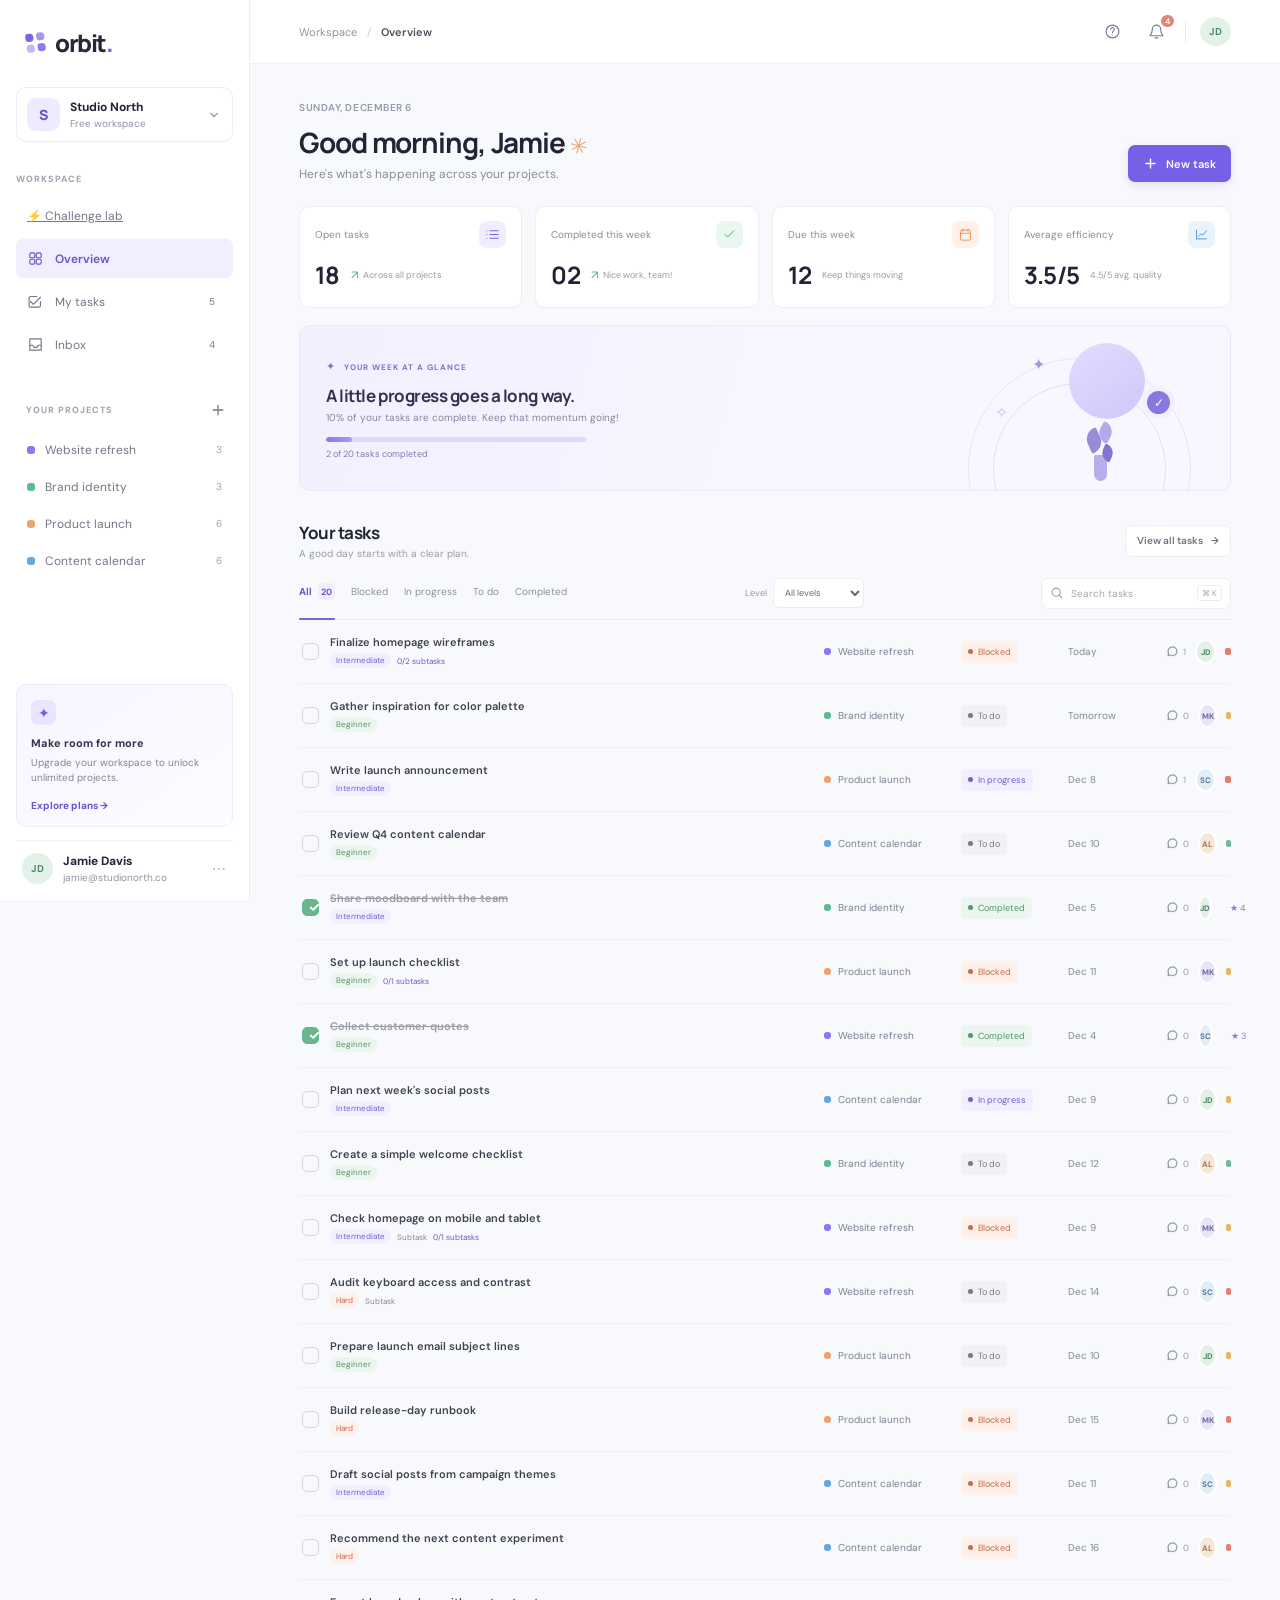
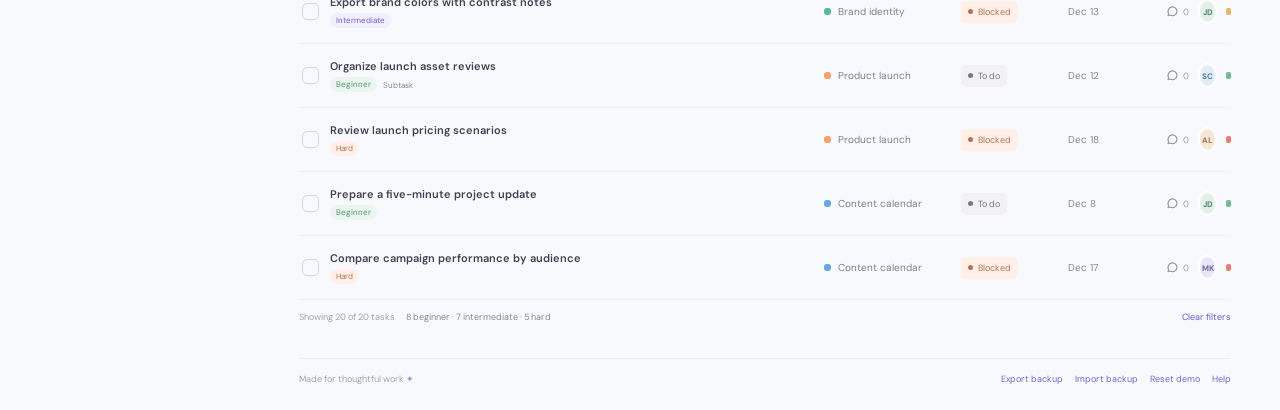
==== commit 856b6f49: "feat: implement task hierarchy with parent-child relationships and enhance UI for subtasks" ====
--- a/index.html
+++ b/index.html
@@ -201,6 +201,9 @@
         <p class="field-help" id="difficultyHelp">Choose the level of planning and problem-solving, not the task’s priority.</p>
         <label class="field-label" for="taskEstimate">Estimated time <span>Optional, minutes</span></label>
         <input class="text-input" id="taskEstimate" name="estimatedMinutes" type="number" min="1" max="100000" placeholder="e.g. 60">
+        <label class="field-label" for="taskParent">Parent task <span>Optional, nest this as a subtask</span></label>
+        <select class="text-input" id="taskParent" name="parentTaskId"></select>
+        <p class="field-help">Parent tasks stay blocked until their subtasks are complete. Hierarchy cycles are not allowed.</p>
         <label class="field-label" for="taskDependencies">Prerequisites <span>Optional, select all that must finish first</span></label>
         <select class="text-input dependency-select" id="taskDependencies" name="dependencies" multiple size="4" aria-describedby="dependencyHelp"></select>
         <p class="field-help" id="dependencyHelp">Tasks stay blocked until every prerequisite is complete. Dependency cycles are not allowed.</p>
--- a/styles.css
+++ b/styles.css
@@ -255,6 +255,23 @@
 .dependency-link:hover { text-decoration: underline; }
 .dependency-link.is-complete { color: #57936d; }
 .blocked-note { margin: 9px 0 0; color: #b76f50; font-size: 9px; }
+.subtask-indicator { color: #888998; font-size: 8px; }
+.subtask-progress { color: #6b5bc4; font-size: 8px; }
+.task-hierarchy { margin-top: 14px; padding: 12px; border: 1px solid #eeebfa; border-radius: 8px; background: #faf9ff; }
+.empty-hierarchy { padding: 9px 12px; }
+.parent-task-row, .subtask-heading { display: flex; align-items: center; justify-content: space-between; gap: 10px; }
+.parent-task-row { justify-content: flex-start; color: #9292a1; font-size: 9px; }
+.subtask-heading { margin-top: 1px; }
+.subtask-heading > div { display: grid; gap: 3px; }
+.subtask-heading h3 { margin: 0; color: #4d4b62; font-family: Manrope, sans-serif; font-size: 10px; }
+.subtask-heading span { color: #9292a1; font-size: 9px; }
+.subtask-progress-track { height: 5px; margin: 10px 0; overflow: hidden; border-radius: 99px; background: #eae8f3; }
+.subtask-progress-track span { display: block; height: 100%; border-radius: inherit; background: #8c7be0; transition: width .2s ease; }
+.subtask-list { display: grid; gap: 8px; margin: 0; padding: 0; list-style: none; }
+.subtask-list li { display: flex; align-items: center; gap: 7px; min-width: 0; }
+.subtask-link { min-width: 0; overflow: hidden; padding: 0; border: 0; background: transparent; color: #6554c7; font-size: 10px; text-align: left; text-overflow: ellipsis; white-space: nowrap; cursor: pointer; }
+.subtask-link:hover { text-decoration: underline; }
+.subtask-list .status-pill { margin-left: auto; }
 .estimate-line { margin: 11px 0 0; color: #888998; font-size: 9px; }
 .estimate-line strong { color: #656677; }
 .review-card { margin-top: 14px; padding: 12px; border: 1px solid #eeebfa; border-radius: 8px; background: #faf9ff; }
